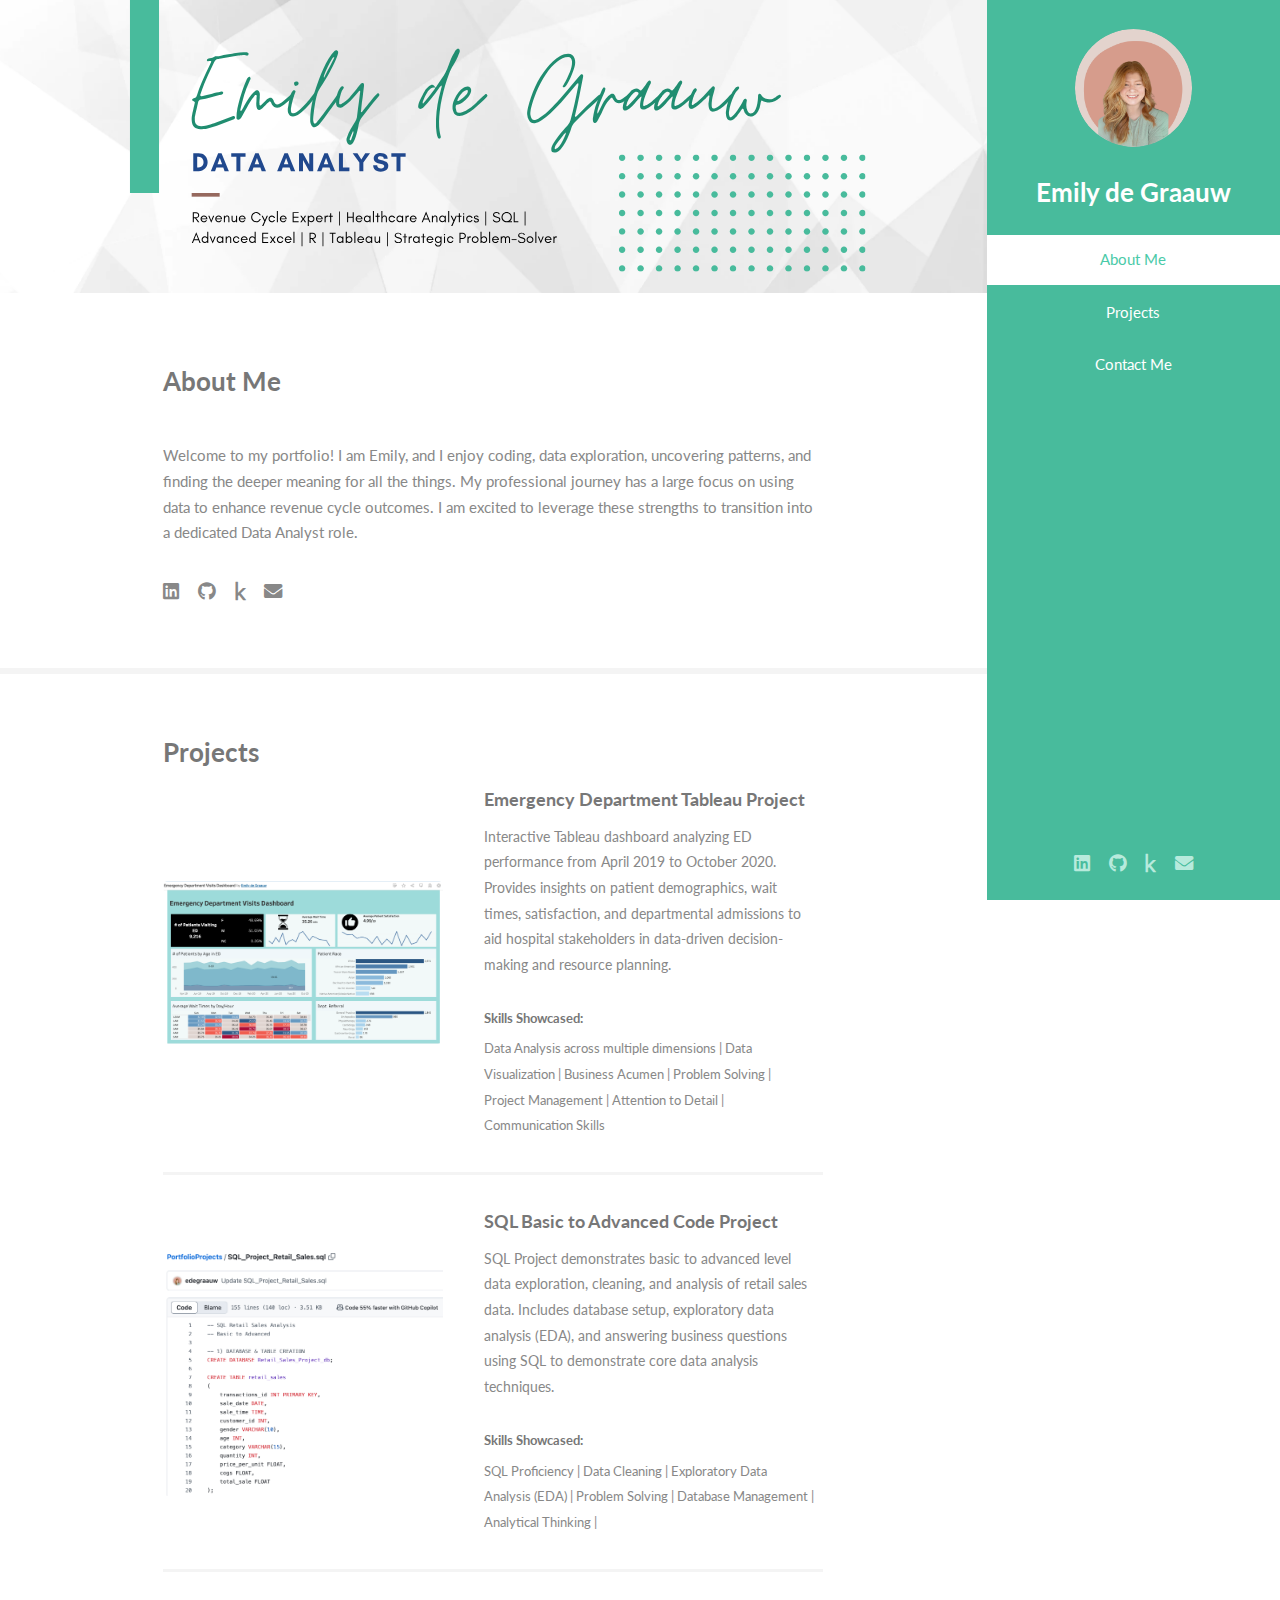
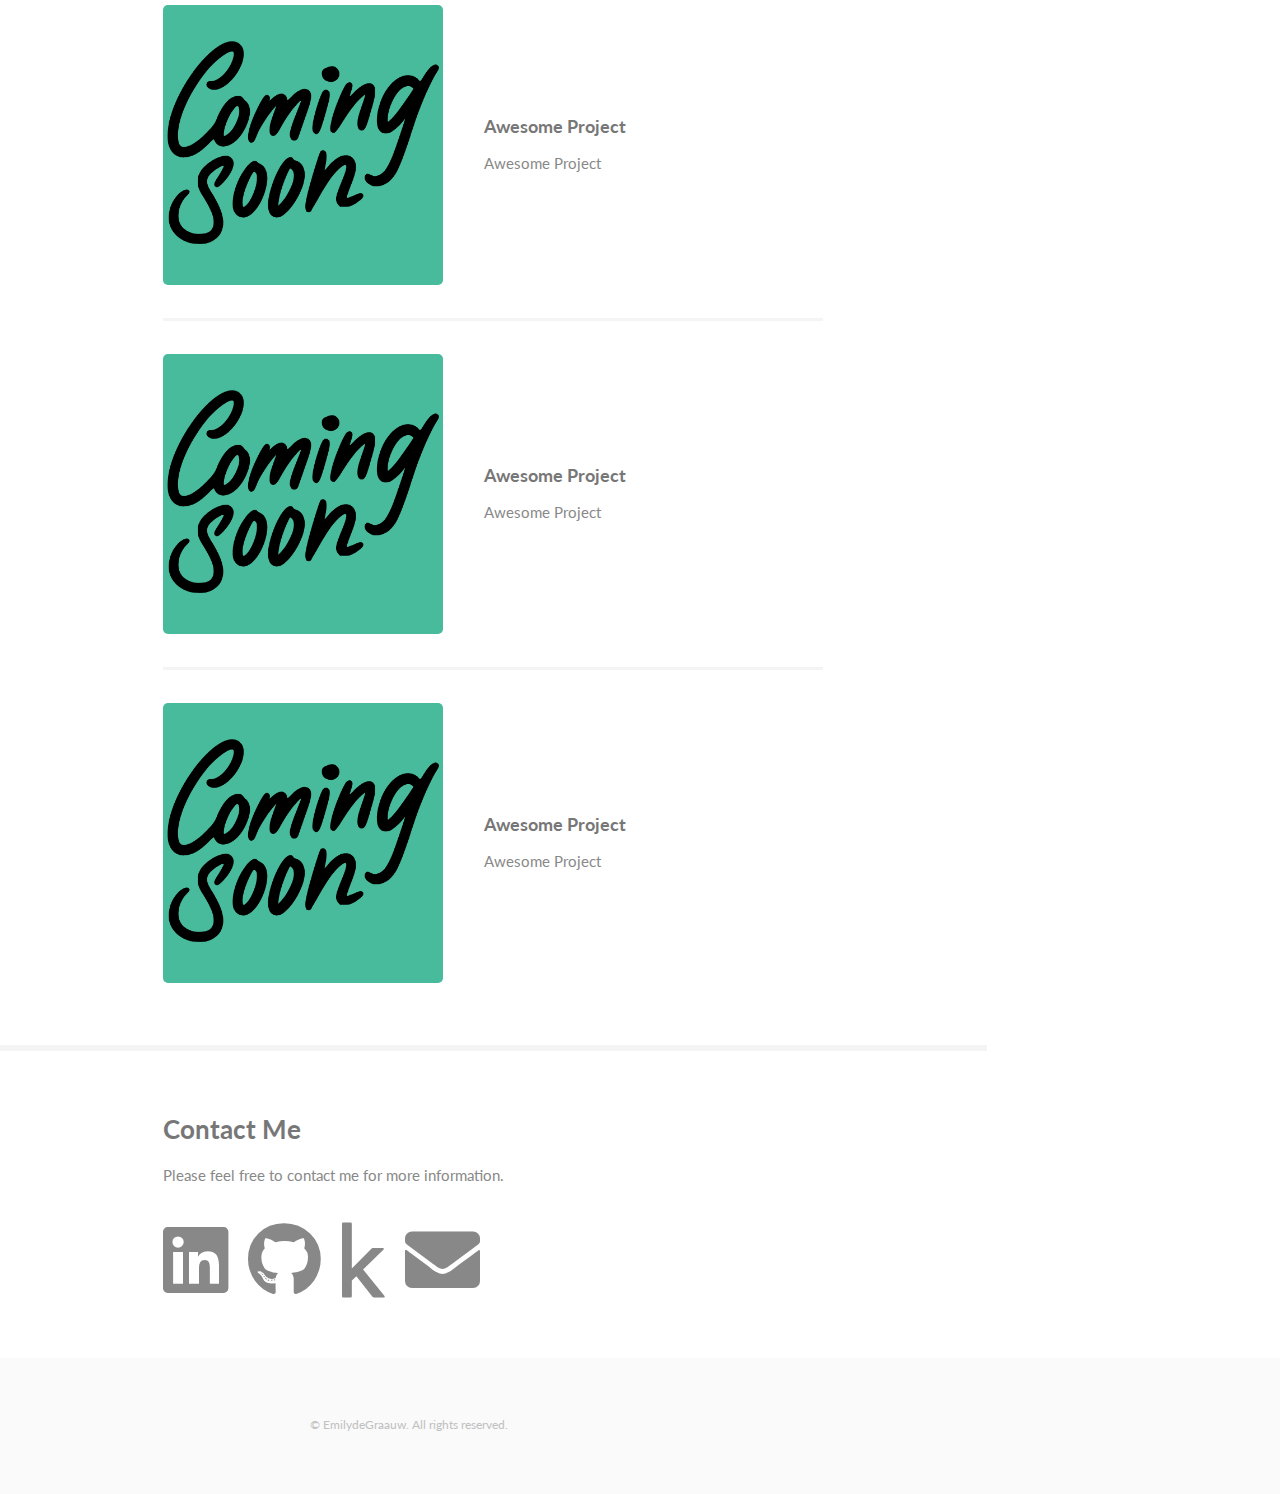
==== index.html @ 97975cfd "Add files via upload" ====
<!DOCTYPE HTML>

<html>
	<head>
		<title>Emily de Graauw Portfolio</title>
		<meta charset="utf-8" />
		<meta name="viewport" content="width=device-width, initial-scale=1, user-scalable=no" />
		<link rel="stylesheet" href="assets/css/main.css" />
	</head>
	<body class="is-preload">

		<!-- Header -->
			<section id="header">
				<header>
					<span class="image avatar"><img src="images/avatar.jpg" alt="" /></span>
					<h1 id="logo"><a href="#">Emily de Graauw</a></h1>
				</header>
				<nav id="nav">
					<ul>
						<li><a href="#one" class="active">About Me</a></li>
						<li><a href="#two">Projects</a></li>
						<li><a href="#three">Contact Me</a></li>
					</ul>
				</nav>
				<!-- Added additional code outside of template to ensure links opened in a new window (code added target="_blank")-->
				<p>
				<footer>
					<ul class="icons">
						<li><a href="https://www.linkedin.com/in/emily128/" target="_blank" class="icon brands fa-linkedin"><span class="label">LinkedIn</span></a></li>
						<li><a href="https://github.com/edegraauw" target="_blank" class="icon brands fa-github"><span class="label">Github</span></a></li>
						<li><a href="https://www.kaggle.com/emilydegraauw" target="_blank" class="icon brands fa-kaggle"><span class="label">Github</span></a></li>
						<li><a href="mailto:emailymaidegraauw@gmail.com?subject=Let's Schedule a Time to Chat" class="icon solid fa-envelope"><span class="label">Email</span></a></li>
					</ul>
				</footer>
			</section>

		<!-- Wrapper -->
			<div id="wrapper">

				<!-- Main -->
					<div id="main">

						<!-- One -->
							<section id="one">
								<div class="image main" data-position="center">
									<img src="images/banner.svg" alt="" />
								</div>
								<div class="container">
									<header class="major">
										<h2></h2>
										<p>About Me
									</header>
									<p>Welcome to my portfolio! I am Emily, and I enjoy coding, data exploration, uncovering patterns, and finding the deeper meaning for all the things. My professional journey has a large focus on using data to enhance revenue cycle outcomes. I am excited to leverage these strengths to transition into a dedicated Data Analyst role.
								<br>
								<ul class="icons">
									<li><a href="https://www.linkedin.com/in/emily128/" target="_blank" class="icon brands fa-linkedin"><span class="label">LinkedIn</span></a></li>
									<li><a href="https://github.com/edegraauw" target="_blank" class="icon brands fa-github"><span class="label">Github</span></a></li>
									<li><a href="https://www.kaggle.com/emilydegraauw" target="_blank" class="icon brands fa-kaggle"><span class="label">Kaggle</span></a></li>
									<li><a href="mailto:emailymaidegraauw@gmail.com?subject=Let's Schedule a Time to Chat" class="icon solid fa-envelope"><span class="label">Email</span></a></li>
								</ul>
							</section>

						<!-- Three -->
							<section id="two">
								<div class="container">
									<h3>Projects</h3>
									<div class="features">
										<article>
											<a href="EmergencydeptProject.html" class="image"><img src="images/Emergencydashboard.png" alt="" /></a>
											<div class="inner">
												<a href="EmergencydeptProject.html"><h4>Emergency Department Tableau Project</h4></a>
												<p style="font-size:14px">Interactive Tableau dashboard analyzing ED performance from April 2019 to October 2020. Provides insights on patient demographics, wait times, satisfaction, and departmental admissions to aid hospital stakeholders in data-driven decision-making and resource planning.</p>
												<h5>Skills Showcased:</h5><p style="font-size:13px">Data Analysis across multiple dimensions | Data Visualization | Business Acumen | Problem Solving | Project Management | Attention to Detail | Communication Skills </p>
											</div>
										</article>
										<article>
											<a href="SQL_basadv_Project.html" class="image"><img src="images/SQL_Project.png" alt="" /></a>
											<div class="inner">
												<a href="SQL_basadv_Project.html""><h4>SQL Basic to Advanced Code Project</h4></a>
												<p style="font-size:14px">SQL Project demonstrates basic to advanced level data exploration, cleaning, and analysis of retail sales data. Includes database setup, exploratory data analysis (EDA), and answering business questions using SQL to demonstrate core data analysis techniques.</p>
												<h5>Skills Showcased:</h5><p style="font-size:13px">SQL Proficiency | Data Cleaning | Exploratory Data Analysis (EDA) | Problem Solving | Database Management | Analytical Thinking |</p>
											</div>
										</article>
										<article>
											<a href="#" class="image"><img src="images/ComingSoon.png" alt="" /></a>
											<div class="inner">
												<h4>Awesome Project</h4>
												<p>Awesome Project</p>
											</div>
										</article>
										<article>
											<a href="#" class="image"><img src="images/ComingSoon.png" alt="" /></a>
											<div class="inner">
												<h4>Awesome Project</h4>
												<p>Awesome Project</p>
											</div>
										</article>
										<article>
											<a href="#" class="image"><img src="images/ComingSoon.png" alt="" /></a>
											<div class="inner">
												<h4>Awesome Project </h4>
												<p>Awesome Project</p>
											</div>
										</article>
									</div>
								</div>
							</section>

						<!-- Four -->
							<section id="three">
								<div class="container">
						<!-- added code to increase icon size outside of the original code-->
									<h3>Contact Me</h3>
									<p>Please feel free to contact me for more information.</p>
									<ul class="icons">
										<br>
										<li><a href="https://www.linkedin.com/in/emily128/" target="_blank" class="icon brands fa-linkedin" style="font-size:60px"><span class="label">LinkedIn</span></a></li>
										<li><a href="https://github.com/edegraauw" target="_blank" class="icon brands fa-github" style="font-size:60px"><span class="label">Github</span></a></li>
										<li><a href="https://www.kaggle.com/emilydegraauw" target="_blank" class="icon brands fa-kaggle" style="font-size:60px"><span class="label">Github</span></a></li>
										<li><a href="mailto:emailymaidegraauw@gmail.com?subject=Let's Schedule a Time to Chat" class="icon solid fa-envelope" style="font-size:60px"><span class="label">Email</span></a></li>
									</ul>
											</div>
										</div>
									</form>
								</div>
							</section>

					</div>

				<!-- Footer -->
					<section id="footer">
						<div class="container">
							<ul class="copyright">
								<li>&copy; EmilydeGraauw. All rights reserved.</li>
							</ul>
						</div>
					</section>

			</div>

		<!-- Scripts -->
			<script src="assets/js/jquery.min.js"></script>
			<script src="assets/js/jquery.scrollex.min.js"></script>
			<script src="assets/js/jquery.scrolly.min.js"></script>
			<script src="assets/js/browser.min.js"></script>
			<script src="assets/js/breakpoints.min.js"></script>
			<script src="assets/js/util.js"></script>
			<script src="assets/js/main.js"></script>

	</body>
</html>
---- assets/css/main.css ----
@import url("fontawesome-all.min.css");
@import url("https://fonts.googleapis.com/css?family=Lato:400,400italic,700,700italic|Source+Code+Pro:400");

/*
	Read Only by HTML5 UP
	html5up.net | @ajlkn
	Free for personal and commercial use under the CCA 3.0 license (html5up.net/license)
*/

html, body, div, span, applet, object,
iframe, h1, h2, h3, h4, h5, h6, p, blockquote,
pre, a, abbr, acronym, address, big, cite,
code, del, dfn, em, img, ins, kbd, q, s, samp,
small, strike, strong, sub, sup, tt, var, b,
u, i, center, dl, dt, dd, ol, ul, li, fieldset,
form, label, legend, table, caption, tbody,
tfoot, thead, tr, th, td, article, aside,
canvas, details, embed, figure, figcaption,
footer, header, hgroup, menu, nav, output, ruby,
section, summary, time, mark, audio, video {
	margin: 0;
	padding: 0;
	border: 0;
	font-size: 100%;
	font: inherit;
	vertical-align: baseline;}

article, aside, details, figcaption, figure,
footer, header, hgroup, menu, nav, section {
	display: block;}

body {
	line-height: 1;
}

ol, ul {
	list-style: none;
}

blockquote, q {
	quotes: none;
}

	blockquote:before, blockquote:after, q:before, q:after {
		content: '';
		content: none;
	}

table {
	border-collapse: collapse;
	border-spacing: 0;
}

body {
	-webkit-text-size-adjust: none;
}

mark {
	background-color: transparent;
	color: inherit;
}

input::-moz-focus-inner {
	border: 0;
	padding: 0;
}

input, select, textarea {
	-moz-appearance: none;
	-webkit-appearance: none;
	-ms-appearance: none;
	appearance: none;
}

/* Basic */

	html {
		box-sizing: border-box;
	}

	*, *:before, *:after {
		box-sizing: inherit;
	}

	body {
		background: #fff;
	}

		body.is-preload *, body.is-preload *:before, body.is-preload *:after {
			-moz-animation: none !important;
			-webkit-animation: none !important;
			-ms-animation: none !important;
			animation: none !important;
			-moz-transition: none !important;
			-webkit-transition: none !important;
			-ms-transition: none !important;
			transition: none !important;
		}

	body, input, select, textarea {
		color: #888;
		font-family: "Lato", sans-serif;
		font-size: 16pt;
		font-weight: 400;
		line-height: 1.75em;
	}

	a {
		-moz-transition: color 0.2s ease-in-out, border-color 0.2s ease-in-out;
		-webkit-transition: color 0.2s ease-in-out, border-color 0.2s ease-in-out;
		-ms-transition: color 0.2s ease-in-out, border-color 0.2s ease-in-out;
		transition: color 0.2s ease-in-out, border-color 0.2s ease-in-out;
		border-bottom: solid 1px #e4e4e4;
		color: inherit;
		text-decoration: none;
	}

		a:hover {
			border-bottom-color: transparent;
			color: #48bb9c !important;
		}

	strong, b {
		color: #777;
		font-weight: 700;
	}

	em, i {
		font-style: italic;
	}

	p {
		margin: 0 0 2.25em 0;
	}

	h1, h2, h3, h4, h5, h6 {
		color: #777;
		font-weight: 700;
		line-height: 1em;
		margin: 0 0 0.5625em 0;
	}

		h1 a, h2 a, h3 a, h4 a, h5 a, h6 a {
			border: 0;
			color: inherit;
			text-decoration: none;
		}

	h2 {
		font-size: 2em;
		line-height: 1.5em;
	}

	h3 {
		font-size: 1.75em;
		line-height: 1.5em;
	}

	h4 {
		font-size: 1.25em;
		line-height: 1.5em;
	}

	h5 {
		font-size: 0.9em;
		line-height: 1.5em;
	}

	h6 {
		font-size: 0.7em;
		line-height: 1.5em;
	}

	sub {
		font-size: 0.8em;
		position: relative;
		top: 0.5em;
	}

	sup {
		font-size: 0.8em;
		position: relative;
		top: -0.5em;
	}

	hr {
		border: 0;
		border-bottom: solid 2px #f4f4f4;
		margin: 2.25em 0;
	}

		hr.major {
			margin: 3.375em 0;
		}

	blockquote {
		border-left: solid 8px #e4e4e4;
		font-style: italic;
		margin: 0 0 2.25em 0;
		padding: 0.5em 0 0.5em 2em;
	}

	code {
		background: #555;
		border-radius: 5px;
		color: #fff;
		font-family: "Source Code Pro", monospace;
		font-size: 0.9em;
		margin: 0 0.25em;
		padding: 0.25em 0.65em;
	}

	pre {
		font-family: "Source Code Pro", monospace;
		font-size: 0.9em;
		margin: 0 0 2.25em 0;
	}

		pre code {
			-webkit-overflow-scrolling: touch;
			display: block;
			line-height: 1.5em;
			overflow-x: auto;
			padding: 1em 1.5em;
		}

	.align-left {
		text-align: left;
	}

	.align-center {
		text-align: center;
	}

	.align-right {
		text-align: right;
	}

/* Row */

	.row {
		display: flex;
		flex-wrap: wrap;
		box-sizing: border-box;
		align-items: stretch;
	}

		.row > * {
			box-sizing: border-box;
		}

		.row.gtr-uniform > * > :last-child {
			margin-bottom: 0;
		}

		.row.aln-left {
			justify-content: flex-start;
		}

		.row.aln-center {
			justify-content: center;
		}

		.row.aln-right {
			justify-content: flex-end;
		}

		.row.aln-top {
			align-items: flex-start;
		}

		.row.aln-middle {
			align-items: center;
		}

		.row.aln-bottom {
			align-items: flex-end;
		}

		.row > .imp {
			order: -1;
		}

		.row > .col-1 {
			width: 8.33333%;
		}

		.row > .off-1 {
			margin-left: 8.33333%;
		}

		.row > .col-2 {
			width: 16.66667%;
		}

		.row > .off-2 {
			margin-left: 16.66667%;
		}

		.row > .col-3 {
			width: 25%;
		}

		.row > .off-3 {
			margin-left: 25%;
		}

		.row > .col-4 {
			width: 33.33333%;
		}

		.row > .off-4 {
			margin-left: 33.33333%;
		}

		.row > .col-5 {
			width: 41.66667%;
		}

		.row > .off-5 {
			margin-left: 41.66667%;
		}

		.row > .col-6 {
			width: 50%;
		}

		.row > .off-6 {
			margin-left: 50%;
		}

		.row > .col-7 {
			width: 58.33333%;
		}

		.row > .off-7 {
			margin-left: 58.33333%;
		}

		.row > .col-8 {
			width: 66.66667%;
		}

		.row > .off-8 {
			margin-left: 66.66667%;
		}

		.row > .col-9 {
			width: 75%;
		}

		.row > .off-9 {
			margin-left: 75%;
		}

		.row > .col-10 {
			width: 83.33333%;
		}

		.row > .off-10 {
			margin-left: 83.33333%;
		}

		.row > .col-11 {
			width: 91.66667%;
		}

		.row > .off-11 {
			margin-left: 91.66667%;
		}

		.row > .col-12 {
			width: 100%;
		}

		.row > .off-12 {
			margin-left: 100%;
		}

		.row.gtr-0 {
			margin-top: 0;
			margin-left: 0em;
		}

			.row.gtr-0 > * {
				padding: 0 0 0 0em;
			}

			.row.gtr-0.gtr-uniform {
				margin-top: 0em;
			}

				.row.gtr-0.gtr-uniform > * {
					padding-top: 0em;
				}

		.row.gtr-25 {
			margin-top: 0;
			margin-left: -0.5em;
		}

			.row.gtr-25 > * {
				padding: 0 0 0 0.5em;
			}

			.row.gtr-25.gtr-uniform {
				margin-top: -0.5em;
			}

				.row.gtr-25.gtr-uniform > * {
					padding-top: 0.5em;
				}

		.row.gtr-50 {
			margin-top: 0;
			margin-left: -1em;
		}

			.row.gtr-50 > * {
				padding: 0 0 0 1em;
			}

			.row.gtr-50.gtr-uniform {
				margin-top: -1em;
			}

				.row.gtr-50.gtr-uniform > * {
					padding-top: 1em;
				}

		.row {
			margin-top: 0;
			margin-left: -2em;
		}

			.row > * {
				padding: 0 0 0 2em;
			}

			.row.gtr-uniform {
				margin-top: -2em;
			}

				.row.gtr-uniform > * {
					padding-top: 2em;
				}

		.row.gtr-150 {
			margin-top: 0;
			margin-left: -3em;
		}

			.row.gtr-150 > * {
				padding: 0 0 0 3em;
			}

			.row.gtr-150.gtr-uniform {
				margin-top: -3em;
			}

				.row.gtr-150.gtr-uniform > * {
					padding-top: 3em;
				}

		.row.gtr-200 {
			margin-top: 0;
			margin-left: -4em;
		}

			.row.gtr-200 > * {
				padding: 0 0 0 4em;
			}

			.row.gtr-200.gtr-uniform {
				margin-top: -4em;
			}

				.row.gtr-200.gtr-uniform > * {
					padding-top: 4em;
				}

		@media screen and (max-width: 1680px) {

			.row {
				display: flex;
				flex-wrap: wrap;
				box-sizing: border-box;
				align-items: stretch;
			}

				.row > * {
					box-sizing: border-box;
				}

				.row.gtr-uniform > * > :last-child {
					margin-bottom: 0;
				}

				.row.aln-left {
					justify-content: flex-start;
				}

				.row.aln-center {
					justify-content: center;
				}

				.row.aln-right {
					justify-content: flex-end;
				}

				.row.aln-top {
					align-items: flex-start;
				}

				.row.aln-middle {
					align-items: center;
				}

				.row.aln-bottom {
					align-items: flex-end;
				}

				.row > .imp-xlarge {
					order: -1;
				}

				.row > .col-1-xlarge {
					width: 8.33333%;
				}

				.row > .off-1-xlarge {
					margin-left: 8.33333%;
				}

				.row > .col-2-xlarge {
					width: 16.66667%;
				}

				.row > .off-2-xlarge {
					margin-left: 16.66667%;
				}

				.row > .col-3-xlarge {
					width: 25%;
				}

				.row > .off-3-xlarge {
					margin-left: 25%;
				}

				.row > .col-4-xlarge {
					width: 33.33333%;
				}

				.row > .off-4-xlarge {
					margin-left: 33.33333%;
				}

				.row > .col-5-xlarge {
					width: 41.66667%;
				}

				.row > .off-5-xlarge {
					margin-left: 41.66667%;
				}

				.row > .col-6-xlarge {
					width: 50%;
				}

				.row > .off-6-xlarge {
					margin-left: 50%;
				}

				.row > .col-7-xlarge {
					width: 58.33333%;
				}

				.row > .off-7-xlarge {
					margin-left: 58.33333%;
				}

				.row > .col-8-xlarge {
					width: 66.66667%;
				}

				.row > .off-8-xlarge {
					margin-left: 66.66667%;
				}

				.row > .col-9-xlarge {
					width: 75%;
				}

				.row > .off-9-xlarge {
					margin-left: 75%;
				}

				.row > .col-10-xlarge {
					width: 83.33333%;
				}

				.row > .off-10-xlarge {
					margin-left: 83.33333%;
				}

				.row > .col-11-xlarge {
					width: 91.66667%;
				}

				.row > .off-11-xlarge {
					margin-left: 91.66667%;
				}

				.row > .col-12-xlarge {
					width: 100%;
				}

				.row > .off-12-xlarge {
					margin-left: 100%;
				}

				.row.gtr-0 {
					margin-top: 0;
					margin-left: 0em;
				}

					.row.gtr-0 > * {
						padding: 0 0 0 0em;
					}

					.row.gtr-0.gtr-uniform {
						margin-top: 0em;
					}

						.row.gtr-0.gtr-uniform > * {
							padding-top: 0em;
						}

				.row.gtr-25 {
					margin-top: 0;
					margin-left: -0.5em;
				}

					.row.gtr-25 > * {
						padding: 0 0 0 0.5em;
					}

					.row.gtr-25.gtr-uniform {
						margin-top: -0.5em;
					}

						.row.gtr-25.gtr-uniform > * {
							padding-top: 0.5em;
						}

				.row.gtr-50 {
					margin-top: 0;
					margin-left: -1em;
				}

					.row.gtr-50 > * {
						padding: 0 0 0 1em;
					}

					.row.gtr-50.gtr-uniform {
						margin-top: -1em;
					}

						.row.gtr-50.gtr-uniform > * {
							padding-top: 1em;
						}

				.row {
					margin-top: 0;
					margin-left: -2em;
				}

					.row > * {
						padding: 0 0 0 2em;
					}

					.row.gtr-uniform {
						margin-top: -2em;
					}

						.row.gtr-uniform > * {
							padding-top: 2em;
						}

				.row.gtr-150 {
					margin-top: 0;
					margin-left: -3em;
				}

					.row.gtr-150 > * {
						padding: 0 0 0 3em;
					}

					.row.gtr-150.gtr-uniform {
						margin-top: -3em;
					}

						.row.gtr-150.gtr-uniform > * {
							padding-top: 3em;
						}

				.row.gtr-200 {
					margin-top: 0;
					margin-left: -4em;
				}

					.row.gtr-200 > * {
						padding: 0 0 0 4em;
					}

					.row.gtr-200.gtr-uniform {
						margin-top: -4em;
					}

						.row.gtr-200.gtr-uniform > * {
							padding-top: 4em;
						}

		}

		@media screen and (max-width: 1280px) {

			.row {
				display: flex;
				flex-wrap: wrap;
				box-sizing: border-box;
				align-items: stretch;
			}

				.row > * {
					box-sizing: border-box;
				}

				.row.gtr-uniform > * > :last-child {
					margin-bottom: 0;
				}

				.row.aln-left {
					justify-content: flex-start;
				}

				.row.aln-center {
					justify-content: center;
				}

				.row.aln-right {
					justify-content: flex-end;
				}

				.row.aln-top {
					align-items: flex-start;
				}

				.row.aln-middle {
					align-items: center;
				}

				.row.aln-bottom {
					align-items: flex-end;
				}

				.row > .imp-large {
					order: -1;
				}

				.row > .col-1-large {
					width: 8.33333%;
				}

				.row > .off-1-large {
					margin-left: 8.33333%;
				}

				.row > .col-2-large {
					width: 16.66667%;
				}

				.row > .off-2-large {
					margin-left: 16.66667%;
				}

				.row > .col-3-large {
					width: 25%;
				}

				.row > .off-3-large {
					margin-left: 25%;
				}

				.row > .col-4-large {
					width: 33.33333%;
				}

				.row > .off-4-large {
					margin-left: 33.33333%;
				}

				.row > .col-5-large {
					width: 41.66667%;
				}

				.row > .off-5-large {
					margin-left: 41.66667%;
				}

				.row > .col-6-large {
					width: 50%;
				}

				.row > .off-6-large {
					margin-left: 50%;
				}

				.row > .col-7-large {
					width: 58.33333%;
				}

				.row > .off-7-large {
					margin-left: 58.33333%;
				}

				.row > .col-8-large {
					width: 66.66667%;
				}

				.row > .off-8-large {
					margin-left: 66.66667%;
				}

				.row > .col-9-large {
					width: 75%;
				}

				.row > .off-9-large {
					margin-left: 75%;
				}

				.row > .col-10-large {
					width: 83.33333%;
				}

				.row > .off-10-large {
					margin-left: 83.33333%;
				}

				.row > .col-11-large {
					width: 91.66667%;
				}

				.row > .off-11-large {
					margin-left: 91.66667%;
				}

				.row > .col-12-large {
					width: 100%;
				}

				.row > .off-12-large {
					margin-left: 100%;
				}

				.row.gtr-0 {
					margin-top: 0;
					margin-left: 0em;
				}

					.row.gtr-0 > * {
						padding: 0 0 0 0em;
					}

					.row.gtr-0.gtr-uniform {
						margin-top: 0em;
					}

						.row.gtr-0.gtr-uniform > * {
							padding-top: 0em;
						}

				.row.gtr-25 {
					margin-top: 0;
					margin-left: -0.375em;
				}

					.row.gtr-25 > * {
						padding: 0 0 0 0.375em;
					}

					.row.gtr-25.gtr-uniform {
						margin-top: -0.375em;
					}

						.row.gtr-25.gtr-uniform > * {
							padding-top: 0.375em;
						}

				.row.gtr-50 {
					margin-top: 0;
					margin-left: -0.75em;
				}

					.row.gtr-50 > * {
						padding: 0 0 0 0.75em;
					}

					.row.gtr-50.gtr-uniform {
						margin-top: -0.75em;
					}

						.row.gtr-50.gtr-uniform > * {
							padding-top: 0.75em;
						}

				.row {
					margin-top: 0;
					margin-left: -1.5em;
				}

					.row > * {
						padding: 0 0 0 1.5em;
					}

					.row.gtr-uniform {
						margin-top: -1.5em;
					}

						.row.gtr-uniform > * {
							padding-top: 1.5em;
						}

				.row.gtr-150 {
					margin-top: 0;
					margin-left: -2.25em;
				}

					.row.gtr-150 > * {
						padding: 0 0 0 2.25em;
					}

					.row.gtr-150.gtr-uniform {
						margin-top: -2.25em;
					}

						.row.gtr-150.gtr-uniform > * {
							padding-top: 2.25em;
						}

				.row.gtr-200 {
					margin-top: 0;
					margin-left: -3em;
				}

					.row.gtr-200 > * {
						padding: 0 0 0 3em;
					}

					.row.gtr-200.gtr-uniform {
						margin-top: -3em;
					}

						.row.gtr-200.gtr-uniform > * {
							padding-top: 3em;
						}

		}

		@media screen and (max-width: 1024px) {

			.row {
				display: flex;
				flex-wrap: wrap;
				box-sizing: border-box;
				align-items: stretch;
			}

				.row > * {
					box-sizing: border-box;
				}

				.row.gtr-uniform > * > :last-child {
					margin-bottom: 0;
				}

				.row.aln-left {
					justify-content: flex-start;
				}

				.row.aln-center {
					justify-content: center;
				}

				.row.aln-right {
					justify-content: flex-end;
				}

				.row.aln-top {
					align-items: flex-start;
				}

				.row.aln-middle {
					align-items: center;
				}

				.row.aln-bottom {
					align-items: flex-end;
				}

				.row > .imp-medium {
					order: -1;
				}

				.row > .col-1-medium {
					width: 8.33333%;
				}

				.row > .off-1-medium {
					margin-left: 8.33333%;
				}

				.row > .col-2-medium {
					width: 16.66667%;
				}

				.row > .off-2-medium {
					margin-left: 16.66667%;
				}

				.row > .col-3-medium {
					width: 25%;
				}

				.row > .off-3-medium {
					margin-left: 25%;
				}

				.row > .col-4-medium {
					width: 33.33333%;
				}

				.row > .off-4-medium {
					margin-left: 33.33333%;
				}

				.row > .col-5-medium {
					width: 41.66667%;
				}

				.row > .off-5-medium {
					margin-left: 41.66667%;
				}

				.row > .col-6-medium {
					width: 50%;
				}

				.row > .off-6-medium {
					margin-left: 50%;
				}

				.row > .col-7-medium {
					width: 58.33333%;
				}

				.row > .off-7-medium {
					margin-left: 58.33333%;
				}

				.row > .col-8-medium {
					width: 66.66667%;
				}

				.row > .off-8-medium {
					margin-left: 66.66667%;
				}

				.row > .col-9-medium {
					width: 75%;
				}

				.row > .off-9-medium {
					margin-left: 75%;
				}

				.row > .col-10-medium {
					width: 83.33333%;
				}

				.row > .off-10-medium {
					margin-left: 83.33333%;
				}

				.row > .col-11-medium {
					width: 91.66667%;
				}

				.row > .off-11-medium {
					margin-left: 91.66667%;
				}

				.row > .col-12-medium {
					width: 100%;
				}

				.row > .off-12-medium {
					margin-left: 100%;
				}

				.row.gtr-0 {
					margin-top: 0;
					margin-left: 0em;
				}

					.row.gtr-0 > * {
						padding: 0 0 0 0em;
					}

					.row.gtr-0.gtr-uniform {
						margin-top: 0em;
					}

						.row.gtr-0.gtr-uniform > * {
							padding-top: 0em;
						}

				.row.gtr-25 {
					margin-top: 0;
					margin-left: -0.375em;
				}

					.row.gtr-25 > * {
						padding: 0 0 0 0.375em;
					}

					.row.gtr-25.gtr-uniform {
						margin-top: -0.375em;
					}

						.row.gtr-25.gtr-uniform > * {
							padding-top: 0.375em;
						}

				.row.gtr-50 {
					margin-top: 0;
					margin-left: -0.75em;
				}

					.row.gtr-50 > * {
						padding: 0 0 0 0.75em;
					}

					.row.gtr-50.gtr-uniform {
						margin-top: -0.75em;
					}

						.row.gtr-50.gtr-uniform > * {
							padding-top: 0.75em;
						}

				.row {
					margin-top: 0;
					margin-left: -1.5em;
				}

					.row > * {
						padding: 0 0 0 1.5em;
					}

					.row.gtr-uniform {
						margin-top: -1.5em;
					}

						.row.gtr-uniform > * {
							padding-top: 1.5em;
						}

				.row.gtr-150 {
					margin-top: 0;
					margin-left: -2.25em;
				}

					.row.gtr-150 > * {
						padding: 0 0 0 2.25em;
					}

					.row.gtr-150.gtr-uniform {
						margin-top: -2.25em;
					}

						.row.gtr-150.gtr-uniform > * {
							padding-top: 2.25em;
						}

				.row.gtr-200 {
					margin-top: 0;
					margin-left: -3em;
				}

					.row.gtr-200 > * {
						padding: 0 0 0 3em;
					}

					.row.gtr-200.gtr-uniform {
						margin-top: -3em;
					}

						.row.gtr-200.gtr-uniform > * {
							padding-top: 3em;
						}

		}

		@media screen and (max-width: 736px) {

			.row {
				display: flex;
				flex-wrap: wrap;
				box-sizing: border-box;
				align-items: stretch;
			}

				.row > * {
					box-sizing: border-box;
				}

				.row.gtr-uniform > * > :last-child {
					margin-bottom: 0;
				}

				.row.aln-left {
					justify-content: flex-start;
				}

				.row.aln-center {
					justify-content: center;
				}

				.row.aln-right {
					justify-content: flex-end;
				}

				.row.aln-top {
					align-items: flex-start;
				}

				.row.aln-middle {
					align-items: center;
				}

				.row.aln-bottom {
					align-items: flex-end;
				}

				.row > .imp-small {
					order: -1;
				}

				.row > .col-1-small {
					width: 8.33333%;
				}

				.row > .off-1-small {
					margin-left: 8.33333%;
				}

				.row > .col-2-small {
					width: 16.66667%;
				}

				.row > .off-2-small {
					margin-left: 16.66667%;
				}

				.row > .col-3-small {
					width: 25%;
				}

				.row > .off-3-small {
					margin-left: 25%;
				}

				.row > .col-4-small {
					width: 33.33333%;
				}

				.row > .off-4-small {
					margin-left: 33.33333%;
				}

				.row > .col-5-small {
					width: 41.66667%;
				}

				.row > .off-5-small {
					margin-left: 41.66667%;
				}

				.row > .col-6-small {
					width: 50%;
				}

				.row > .off-6-small {
					margin-left: 50%;
				}

				.row > .col-7-small {
					width: 58.33333%;
				}

				.row > .off-7-small {
					margin-left: 58.33333%;
				}

				.row > .col-8-small {
					width: 66.66667%;
				}

				.row > .off-8-small {
					margin-left: 66.66667%;
				}

				.row > .col-9-small {
					width: 75%;
				}

				.row > .off-9-small {
					margin-left: 75%;
				}

				.row > .col-10-small {
					width: 83.33333%;
				}

				.row > .off-10-small {
					margin-left: 83.33333%;
				}

				.row > .col-11-small {
					width: 91.66667%;
				}

				.row > .off-11-small {
					margin-left: 91.66667%;
				}

				.row > .col-12-small {
					width: 100%;
				}

				.row > .off-12-small {
					margin-left: 100%;
				}

				.row.gtr-0 {
					margin-top: 0;
					margin-left: 0em;
				}

					.row.gtr-0 > * {
						padding: 0 0 0 0em;
					}

					.row.gtr-0.gtr-uniform {
						margin-top: 0em;
					}

						.row.gtr-0.gtr-uniform > * {
							padding-top: 0em;
						}

				.row.gtr-25 {
					margin-top: 0;
					margin-left: -0.3125em;
				}

					.row.gtr-25 > * {
						padding: 0 0 0 0.3125em;
					}

					.row.gtr-25.gtr-uniform {
						margin-top: -0.3125em;
					}

						.row.gtr-25.gtr-uniform > * {
							padding-top: 0.3125em;
						}

				.row.gtr-50 {
					margin-top: 0;
					margin-left: -0.625em;
				}

					.row.gtr-50 > * {
						padding: 0 0 0 0.625em;
					}

					.row.gtr-50.gtr-uniform {
						margin-top: -0.625em;
					}

						.row.gtr-50.gtr-uniform > * {
							padding-top: 0.625em;
						}

				.row {
					margin-top: 0;
					margin-left: -1.25em;
				}

					.row > * {
						padding: 0 0 0 1.25em;
					}

					.row.gtr-uniform {
						margin-top: -1.25em;
					}

						.row.gtr-uniform > * {
							padding-top: 1.25em;
						}

				.row.gtr-150 {
					margin-top: 0;
					margin-left: -1.875em;
				}

					.row.gtr-150 > * {
						padding: 0 0 0 1.875em;
					}

					.row.gtr-150.gtr-uniform {
						margin-top: -1.875em;
					}

						.row.gtr-150.gtr-uniform > * {
							padding-top: 1.875em;
						}

				.row.gtr-200 {
					margin-top: 0;
					margin-left: -2.5em;
				}

					.row.gtr-200 > * {
						padding: 0 0 0 2.5em;
					}

					.row.gtr-200.gtr-uniform {
						margin-top: -2.5em;
					}

						.row.gtr-200.gtr-uniform > * {
							padding-top: 2.5em;
						}

		}

		@media screen and (max-width: 480px) {

			.row {
				display: flex;
				flex-wrap: wrap;
				box-sizing: border-box;
				align-items: stretch;
			}

				.row > * {
					box-sizing: border-box;
				}

				.row.gtr-uniform > * > :last-child {
					margin-bottom: 0;
				}

				.row.aln-left {
					justify-content: flex-start;
				}

				.row.aln-center {
					justify-content: center;
				}

				.row.aln-right {
					justify-content: flex-end;
				}

				.row.aln-top {
					align-items: flex-start;
				}

				.row.aln-middle {
					align-items: center;
				}

				.row.aln-bottom {
					align-items: flex-end;
				}

				.row > .imp-xsmall {
					order: -1;
				}

				.row > .col-1-xsmall {
					width: 8.33333%;
				}

				.row > .off-1-xsmall {
					margin-left: 8.33333%;
				}

				.row > .col-2-xsmall {
					width: 16.66667%;
				}

				.row > .off-2-xsmall {
					margin-left: 16.66667%;
				}

				.row > .col-3-xsmall {
					width: 25%;
				}

				.row > .off-3-xsmall {
					margin-left: 25%;
				}

				.row > .col-4-xsmall {
					width: 33.33333%;
				}

				.row > .off-4-xsmall {
					margin-left: 33.33333%;
				}

				.row > .col-5-xsmall {
					width: 41.66667%;
				}

				.row > .off-5-xsmall {
					margin-left: 41.66667%;
				}

				.row > .col-6-xsmall {
					width: 50%;
				}

				.row > .off-6-xsmall {
					margin-left: 50%;
				}

				.row > .col-7-xsmall {
					width: 58.33333%;
				}

				.row > .off-7-xsmall {
					margin-left: 58.33333%;
				}

				.row > .col-8-xsmall {
					width: 66.66667%;
				}

				.row > .off-8-xsmall {
					margin-left: 66.66667%;
				}

				.row > .col-9-xsmall {
					width: 75%;
				}

				.row > .off-9-xsmall {
					margin-left: 75%;
				}

				.row > .col-10-xsmall {
					width: 83.33333%;
				}

				.row > .off-10-xsmall {
					margin-left: 83.33333%;
				}

				.row > .col-11-xsmall {
					width: 91.66667%;
				}

				.row > .off-11-xsmall {
					margin-left: 91.66667%;
				}

				.row > .col-12-xsmall {
					width: 100%;
				}

				.row > .off-12-xsmall {
					margin-left: 100%;
				}

				.row.gtr-0 {
					margin-top: 0;
					margin-left: 0em;
				}

					.row.gtr-0 > * {
						padding: 0 0 0 0em;
					}

					.row.gtr-0.gtr-uniform {
						margin-top: 0em;
					}

						.row.gtr-0.gtr-uniform > * {
							padding-top: 0em;
						}

				.row.gtr-25 {
					margin-top: 0;
					margin-left: -0.3125em;
				}

					.row.gtr-25 > * {
						padding: 0 0 0 0.3125em;
					}

					.row.gtr-25.gtr-uniform {
						margin-top: -0.3125em;
					}

						.row.gtr-25.gtr-uniform > * {
							padding-top: 0.3125em;
						}

				.row.gtr-50 {
					margin-top: 0;
					margin-left: -0.625em;
				}

					.row.gtr-50 > * {
						padding: 0 0 0 0.625em;
					}

					.row.gtr-50.gtr-uniform {
						margin-top: -0.625em;
					}

						.row.gtr-50.gtr-uniform > * {
							padding-top: 0.625em;
						}

				.row {
					margin-top: 0;
					margin-left: -1.25em;
				}

					.row > * {
						padding: 0 0 0 1.25em;
					}

					.row.gtr-uniform {
						margin-top: -1.25em;
					}

						.row.gtr-uniform > * {
							padding-top: 1.25em;
						}

				.row.gtr-150 {
					margin-top: 0;
					margin-left: -1.875em;
				}

					.row.gtr-150 > * {
						padding: 0 0 0 1.875em;
					}

					.row.gtr-150.gtr-uniform {
						margin-top: -1.875em;
					}

						.row.gtr-150.gtr-uniform > * {
							padding-top: 1.875em;
						}

				.row.gtr-200 {
					margin-top: 0;
					margin-left: -2.5em;
				}

					.row.gtr-200 > * {
						padding: 0 0 0 2.5em;
					}

					.row.gtr-200.gtr-uniform {
						margin-top: -2.5em;
					}

						.row.gtr-200.gtr-uniform > * {
							padding-top: 2.5em;
						}

		}

/* Container */

	.container {
		margin: 0 auto;
		max-width: calc(100% - 4.5em);
		width: 45em;
	}

		.container.xsmall {
			width: 11.25em;
		}

		.container.small {
			width: 22.5em;
		}

		.container.medium {
			width: 33.75em;
		}

		.container.large {
			width: 56.25em;
		}

		.container.xlarge {
			width: 67.5em;
		}

		.container.max {
			width: 100%;
		}

		@media screen and (max-width: 1024px) {

			.container {
				width: 100% !important;
			}

		}

		@media screen and (max-width: 480px) {

			.container {
				max-width: calc(100% - 3.375em);
			}

		}

/* Section/Article */

	section.special, article.special {
		text-align: center;
	}

	header p {
		color: #aaa;
		position: relative;
		margin: 0 0 1.6875em 0;
	}

	header h2 + p {
		font-size: 1.25em;
		margin-top: -0.5em;
		line-height: 1.5em;
	}

	header h3 + p {
		font-size: 1.1em;
		margin-top: -0.35em;
		line-height: 1.5em;
	}

	header h4 + p,
	header h5 + p,
	header h6 + p {
		font-size: 0.9em;
		margin-top: -0.25em;
		line-height: 1.5em;
	}

	header.major h2 {
		color: #4acaa8;
		font-size: 3.5em;
	}

		header.major h2 + p {
			color: #777;
			font-size: 1.75em;
			font-weight: 700;
			margin-top: -0.75em;
		}

/* Form */

	form {
		margin: 0 0 2.25em 0;
	}

	label {
		color: #777;
		display: block;
		font-size: 0.9em;
		font-weight: 700;
		margin: 0 0 1.125em 0;
	}

	input::-moz-focus-inner {
		border: 0;
		padding: 0;
	}

	input[type="text"],
	input[type="password"],
	input[type="email"],
	select,
	textarea {
		-moz-appearance: none;
		-webkit-appearance: none;
		-ms-appearance: none;
		appearance: none;
		border-radius: 5px;
		border: none;
		border: solid 2px #e4e4e4;
		color: inherit;
		display: block;
		outline: 0;
		padding: 0 1em;
		text-decoration: none;
		width: 100%;
	}

		input[type="text"]:invalid,
		input[type="password"]:invalid,
		input[type="email"]:invalid,
		select:invalid,
		textarea:invalid {
			box-shadow: none;
		}

		input[type="text"]:focus,
		input[type="password"]:focus,
		input[type="email"]:focus,
		select:focus,
		textarea:focus {
			border-color: #4acaa8;
		}

	select {
		background-image: url("data:image/svg+xml;charset=utf8,%3Csvg xmlns='http://www.w3.org/2000/svg' width='40' height='40' preserveAspectRatio='none' viewBox='0 0 40 40'%3E%3Cpath d='M9.4,12.3l10.4,10.4l10.4-10.4c0.2-0.2,0.5-0.4,0.9-0.4c0.3,0,0.6,0.1,0.9,0.4l3.3,3.3c0.2,0.2,0.4,0.5,0.4,0.9 c0,0.4-0.1,0.6-0.4,0.9L20.7,31.9c-0.2,0.2-0.5,0.4-0.9,0.4c-0.3,0-0.6-0.1-0.9-0.4L4.3,17.3c-0.2-0.2-0.4-0.5-0.4-0.9 c0-0.4,0.1-0.6,0.4-0.9l3.3-3.3c0.2-0.2,0.5-0.4,0.9-0.4S9.1,12.1,9.4,12.3z' fill='%23e4e4e4' /%3E%3C/svg%3E");
		background-size: 1.25em;
		background-repeat: no-repeat;
		background-position: calc(100% - 1em) center;
		height: 2.75em;
		padding-right: 2.75em;
		text-overflow: ellipsis;
	}

		select option {
			color: #777;
			background: #fff;
		}

		select:focus::-ms-value {
			background-color: transparent;
		}

		select::-ms-expand {
			display: none;
		}

	input[type="text"],
	input[type="password"],
	input[type="email"],
	select {
		height: 2.75em;
	}

	textarea {
		padding: 0.75em 1em;
	}

	input[type="checkbox"],
	input[type="radio"] {
		-moz-appearance: none;
		-webkit-appearance: none;
		-ms-appearance: none;
		appearance: none;
		display: block;
		float: left;
		margin-right: -2em;
		opacity: 0;
		width: 1em;
		z-index: -1;
	}

		input[type="checkbox"] + label,
		input[type="radio"] + label {
			text-decoration: none;
			color: #888;
			cursor: pointer;
			display: inline-block;
			font-size: 1em;
			font-weight: 400;
			padding-left: 2.4em;
			padding-right: 0.75em;
			position: relative;
		}

			input[type="checkbox"] + label:before,
			input[type="radio"] + label:before {
				-moz-osx-font-smoothing: grayscale;
				-webkit-font-smoothing: antialiased;
				display: inline-block;
				font-style: normal;
				font-variant: normal;
				text-rendering: auto;
				line-height: 1;
				text-transform: none !important;
				font-family: 'Font Awesome 5 Free';
				font-weight: 900;
			}

			input[type="checkbox"] + label:before,
			input[type="radio"] + label:before {
				background: #fafafa;
				border-radius: 5px;
				border: solid 2px #e4e4e4;
				content: '';
				display: inline-block;
				font-size: 0.8em;
				height: 2.0625em;
				left: 0;
				line-height: 2.0625em;
				position: absolute;
				text-align: center;
				top: 0;
				width: 2.0625em;
			}

		input[type="checkbox"]:checked + label:before,
		input[type="radio"]:checked + label:before {
			background: #989898;
			border-color: #989898;
			color: #ffffff;
			content: '\f00c';
		}

		input[type="checkbox"]:focus + label:before,
		input[type="radio"]:focus + label:before {
			border-color: #48bb9c;
		}

	input[type="checkbox"] + label:before {
		border-radius: 5px;
	}

	input[type="radio"] + label:before {
		border-radius: 100%;
	}

	::-webkit-input-placeholder {
		color: #aaa !important;
		font-style: italic;
		opacity: 1.0;
	}

	:-moz-placeholder {
		color: #aaa !important;
		font-style: italic;
		opacity: 1.0;
	}

	::-moz-placeholder {
		color: #aaa !important;
		font-style: italic;
		opacity: 1.0;
	}

	:-ms-input-placeholder {
		color: #aaa !important;
		font-style: italic;
		opacity: 1.0;
	}

/* Box */

	.box {
		border-radius: 5px;
		border: solid 2px #e4e4e4;
		margin-bottom: 2.25em;
		padding: 1.5em;
	}

		.box > :last-child,
		.box > :last-child > :last-child,
		.box > :last-child > :last-child > :last-child {
			margin-bottom: 0;
		}

		.box.alt {
			border: 0;
			border-radius: 0;
			padding: 0;
		}

/* Icon */

	.icon {
		text-decoration: none;
		border-bottom: none;
		position: relative;
	}

		.icon:before {
			-moz-osx-font-smoothing: grayscale;
			-webkit-font-smoothing: antialiased;
			display: inline-block;
			font-style: normal;
			font-variant: normal;
			text-rendering: auto;
			line-height: 1;
			text-transform: none !important;
			font-family: 'Font Awesome 5 Free';
			font-weight: 400;
		}

		.icon > .label {
			display: none;
		}

		.icon:before {
			line-height: inherit;
		}

		.icon.solid:before {
			font-weight: 900;
		}

		.icon.brands:before {
			font-family: 'Font Awesome 5 Brands';
		}

/* Image */

	.image {
		border-radius: 5px;
		border: 0;
		display: inline-block;
		position: relative;
	}

		.image[data-position] img {
			-moz-object-fit: cover;
			-webkit-object-fit: cover;
			-ms-object-fit: cover;
			object-fit: cover;
			display: block;
			position: absolute;
			top: 0;
			left: 0;
			width: 100%;
			height: 100%;
		}

		.image[data-position="top left"] img {
			-moz-object-position: top left;
			-webkit-object-position: top left;
			-ms-object-position: top left;
			object-position: top left;
		}

		.image[data-position="top"] img {
			-moz-object-position: top;
			-webkit-object-position: top;
			-ms-object-position: top;
			object-position: top;
		}

		.image[data-position="top right"] img {
			-moz-object-position: top right;
			-webkit-object-position: top right;
			-ms-object-position: top right;
			object-position: top right;
		}

		.image[data-position="right"] img {
			-moz-object-position: right;
			-webkit-object-position: right;
			-ms-object-position: right;
			object-position: right;
		}

		.image[data-position="bottom right"] img {
			-moz-object-position: bottom right;
			-webkit-object-position: bottom right;
			-ms-object-position: bottom right;
			object-position: bottom right;
		}

		.image[data-position="bottom"] img {
			-moz-object-position: bottom;
			-webkit-object-position: bottom;
			-ms-object-position: bottom;
			object-position: bottom;
		}

		.image[data-position="bottom left"] img {
			-moz-object-position: bottom left;
			-webkit-object-position: bottom left;
			-ms-object-position: bottom left;
			object-position: bottom left;
		}

		.image[data-position="left"] img {
			-moz-object-position: left;
			-webkit-object-position: left;
			-ms-object-position: left;
			object-position: left;
		}

		.image[data-position="center"] img {
			-moz-object-position: center;
			-webkit-object-position: center;
			-ms-object-position: center;
			object-position: center;
		}

		.image[data-position="25% 25%"] img {
			-moz-object-position: 25% 25%;
			-webkit-object-position: 25% 25%;
			-ms-object-position: 25% 25%;
			object-position: 25% 25%;
		}

		.image[data-position="75% 25%"] img {
			-moz-object-position: 75% 25%;
			-webkit-object-position: 75% 25%;
			-ms-object-position: 75% 25%;
			object-position: 75% 25%;
		}

		.image[data-position="75% 75%"] img {
			-moz-object-position: 75% 75%;
			-webkit-object-position: 75% 75%;
			-ms-object-position: 75% 75%;
			object-position: 75% 75%;
		}

		.image[data-position="25% 75%"] img {
			-moz-object-position: 25% 75%;
			-webkit-object-position: 25% 75%;
			-ms-object-position: 25% 75%;
			object-position: 25% 75%;
		}

		.image img {
			border-radius: 5px;
			display: block;
		}

		.image.left {
			float: left;
			margin: 0 2.5em 2em 0;
			top: 0.25em;
		}

		.image.right {
			float: right;
			margin: 0 0 2em 2.5em;
			top: 0.25em;
		}

		.image.fit {
			display: block;
			margin: 0 0 2.25em 0;
			width: 100%;
		}

			.image.fit img {
				display: block;
				width: 100%;
			}

		.image.avatar {
			border-radius: 100%;
			overflow: hidden;
		}

			.image.avatar img {
				border-radius: 100%;
				display: block;
				width: 100%;
			}

		.image.main {
			display: block;
			height: 20em;
			border-radius: 0;
		}

			.image.main img {
				border-radius: 0;
			}

/* List */

	ol {
		list-style: decimal;
		margin: 0 0 2.25em 0;
		padding-left: 1.25em;
	}

		ol li {
			padding-left: 0.25em;
		}

	ul {
		list-style: disc;
		margin: 0 0 2.25em 0;
		padding-left: 1em;
	}

		ul li {
			padding-left: 0.5em;
		}

		ul.alt {
			list-style: none;
			padding-left: 0;
		}

			ul.alt li {
				border-top: solid 2px #f4f4f4;
				padding: 0.5em 0;
			}

				ul.alt li:first-child {
					border-top: 0;
					padding-top: 0;
				}

	dl {
		margin: 0 0 2.25em 0;
	}

/* Actions */

	ul.actions {
		display: -moz-flex;
		display: -webkit-flex;
		display: -ms-flex;
		display: flex;
		cursor: default;
		list-style: none;
		margin-left: -1.125em;
		padding-left: 0;
	}

		ul.actions li {
			padding: 0 0 0 1.125em;
			vertical-align: middle;
		}

		ul.actions.special {
			-moz-justify-content: center;
			-webkit-justify-content: center;
			-ms-justify-content: center;
			justify-content: center;
			width: 100%;
			margin-left: 0;
		}

			ul.actions.special li:first-child {
				padding-left: 0;
			}

		ul.actions.stacked {
			-moz-flex-direction: column;
			-webkit-flex-direction: column;
			-ms-flex-direction: column;
			flex-direction: column;
			margin-left: 0;
		}

			ul.actions.stacked li {
				padding: 1.125em 0 0 0;
			}

				ul.actions.stacked li:first-child {
					padding-top: 0;
				}

		ul.actions.fit {
			width: calc(100% + 1.125em);
		}

			ul.actions.fit li {
				-moz-flex-grow: 1;
				-webkit-flex-grow: 1;
				-ms-flex-grow: 1;
				flex-grow: 1;
				-moz-flex-shrink: 1;
				-webkit-flex-shrink: 1;
				-ms-flex-shrink: 1;
				flex-shrink: 1;
				width: 100%;
			}

				ul.actions.fit li > * {
					width: 100%;
				}

			ul.actions.fit.stacked {
				width: 100%;
			}

		@media screen and (max-width: 480px) {

			ul.actions:not(.fixed) {
				-moz-flex-direction: column;
				-webkit-flex-direction: column;
				-ms-flex-direction: column;
				flex-direction: column;
				margin-left: 0;
				width: 100% !important;
			}

				ul.actions:not(.fixed) li {
					-moz-flex-grow: 1;
					-webkit-flex-grow: 1;
					-ms-flex-grow: 1;
					flex-grow: 1;
					-moz-flex-shrink: 1;
					-webkit-flex-shrink: 1;
					-ms-flex-shrink: 1;
					flex-shrink: 1;
					padding: 1.125em 0 0 0;
					text-align: center;
					width: 100%;
				}

					ul.actions:not(.fixed) li > * {
						width: 100%;
					}

					ul.actions:not(.fixed) li:first-child {
						padding-top: 0;
					}

					ul.actions:not(.fixed) li input[type="submit"],
					ul.actions:not(.fixed) li input[type="reset"],
					ul.actions:not(.fixed) li input[type="button"],
					ul.actions:not(.fixed) li button,
					ul.actions:not(.fixed) li .button {
						width: 100%;
					}

						ul.actions:not(.fixed) li input[type="submit"].icon:before,
						ul.actions:not(.fixed) li input[type="reset"].icon:before,
						ul.actions:not(.fixed) li input[type="button"].icon:before,
						ul.actions:not(.fixed) li button.icon:before,
						ul.actions:not(.fixed) li .button.icon:before {
							margin-left: -0.5rem;
						}

		}

/* Feature Icons */

	ul.feature-icons {
		list-style: none;
		padding-left: 0;
	}

		ul.feature-icons li {
			text-decoration: none;
			display: inline-block;
			margin: 0 0 1.6875em 0;
			padding: 0.35em 0 0 3.5em;
			position: relative;
			vertical-align: top;
			width: 48%;
		}

			ul.feature-icons li:before {
				-moz-osx-font-smoothing: grayscale;
				-webkit-font-smoothing: antialiased;
				display: inline-block;
				font-style: normal;
				font-variant: normal;
				text-rendering: auto;
				line-height: 1;
				text-transform: none !important;
				font-family: 'Font Awesome 5 Free';
				font-weight: 400;
			}

			ul.feature-icons li:before {
				background: #48bb9c;
				border-radius: 100%;
				color: #ffffff;
				display: block;
				height: 2.5em;
				left: 0;
				line-height: 2.5em;
				position: absolute;
				text-align: center;
				top: 0;
				width: 2.5em;
			}

/* Icons */

	ul.icons {
		cursor: default;
		list-style: none;
		padding-left: 0;
	}

		ul.icons li {
			display: inline-block;
			padding: 0 1em 0 0;
		}

			ul.icons li:last-child {
				padding-right: 0 !important;
			}

			ul.icons li .icon:before {
				font-size: 1.25em;
			}

/* Table */

	.table-wrapper {
		-webkit-overflow-scrolling: touch;
		overflow-x: auto;
	}

	table {
		margin: 0 0 2.25em 0;
		width: 100%;
	}

		table tbody tr {
			border: solid 2px #f4f4f4;
			border-left: 0;
			border-right: 0;
		}

			table tbody tr:nth-child(2n + 1) {
				background-color: #fafafa;
			}

		table td {
			padding: 0.75em 0.75em;
		}

		table th {
			color: #777;
			font-size: 0.9em;
			font-weight: 700;
			padding: 0 0.75em 0.75em 0.75em;
			text-align: left;
		}

		table thead {
			border-bottom: solid 4px #e4e4e4;
		}

		table tfoot {
			border-top: solid 4px #e4e4e4;
		}

		table.alt {
			border-collapse: separate;
		}

			table.alt tbody tr td {
				border: solid 2px #e4e4e4;
				border-left-width: 0;
				border-top-width: 0;
			}

				table.alt tbody tr td:first-child {
					border-left-width: 2px;
				}

			table.alt tbody tr:first-child td {
				border-top-width: 2px;
			}

			table.alt thead {
				border-bottom: 0;
			}

			table.alt tfoot {
				border-top: 0;
			}

/* Button */

	input[type="submit"],
	input[type="reset"],
	input[type="button"],
	.button {
		-moz-appearance: none;
		-webkit-appearance: none;
		-ms-appearance: none;
		appearance: none;
		-moz-transition: background-color 0.2s ease-in-out, color 0.2s ease-in-out;
		-webkit-transition: background-color 0.2s ease-in-out, color 0.2s ease-in-out;
		-ms-transition: background-color 0.2s ease-in-out, color 0.2s ease-in-out;
		transition: background-color 0.2s ease-in-out, color 0.2s ease-in-out;
		background-color: #989898;
		border-radius: 5px;
		border: 0;
		color: #ffffff !important;
		cursor: pointer;
		display: inline-block;
		font-weight: 700;
		height: 2.75em;
		line-height: 2.75em;
		padding: 0 1.5em;
		text-align: center;
		text-decoration: none;
		white-space: nowrap;
	}

		input[type="submit"]:hover,
		input[type="reset"]:hover,
		input[type="button"]:hover,
		.button:hover {
			background-color: #a5a5a5;
			color: #ffffff !important;
		}

		input[type="submit"]:active,
		input[type="reset"]:active,
		input[type="button"]:active,
		.button:active {
			background-color: #8b8b8b;
		}

		input[type="submit"].icon,
		input[type="reset"].icon,
		input[type="button"].icon,
		.button.icon {
			padding-left: 1.35em;
		}

			input[type="submit"].icon:before,
			input[type="reset"].icon:before,
			input[type="button"].icon:before,
			.button.icon:before {
				margin-right: 0.5em;
			}

		input[type="submit"].fit,
		input[type="reset"].fit,
		input[type="button"].fit,
		.button.fit {
			width: 100%;
		}

		input[type="submit"].small,
		input[type="reset"].small,
		input[type="button"].small,
		.button.small {
			font-size: 0.8em;
		}

		input[type="submit"].large,
		input[type="reset"].large,
		input[type="button"].large,
		.button.large {
			font-size: 1.35em;
		}

		input[type="submit"].alt,
		input[type="reset"].alt,
		input[type="button"].alt,
		.button.alt {
			background-color: transparent;
			box-shadow: inset 0 0 0 2px #e4e4e4;
			color: #777 !important;
		}

			input[type="submit"].alt:hover,
			input[type="reset"].alt:hover,
			input[type="button"].alt:hover,
			.button.alt:hover {
				background-color: #f4f4f4;
				color: #777 !important;
			}

			input[type="submit"].alt:active,
			input[type="reset"].alt:active,
			input[type="button"].alt:active,
			.button.alt:active {
				background-color: #eaeaea;
			}

			input[type="submit"].alt.icon:before,
			input[type="reset"].alt.icon:before,
			input[type="button"].alt.icon:before,
			.button.alt.icon:before {
				color: #aaa;
			}

		input[type="submit"].primary,
		input[type="reset"].primary,
		input[type="button"].primary,
		.button.primary {
			background-color: #4acaa8;
			color: #ffffff !important;
		}

			input[type="submit"].primary:hover,
			input[type="reset"].primary:hover,
			input[type="button"].primary:hover,
			.button.primary:hover {
				background-color: #5ed0b1;
			}

			input[type="submit"].primary:active,
			input[type="reset"].primary:active,
			input[type="button"].primary:active,
			.button.primary:active {
				background-color: #48bb9c;
			}

		input[type="submit"].disabled, input[type="submit"]:disabled,
		input[type="reset"].disabled,
		input[type="reset"]:disabled,
		input[type="button"].disabled,
		input[type="button"]:disabled,
		.button.disabled,
		.button:disabled {
			background-color: #888 !important;
			box-shadow: inset 0 -0.15em 0 0 rgba(0, 0, 0, 0.15);
			color: #fff !important;
			cursor: default;
			opacity: 0.25;
		}

/* Features */

	.features article {
		border-top: solid 3px #f4f4f4;
		margin-bottom: 2.25em;
		padding-top: 2.25em;
	}

		.features article:first-child {
			border-top: 0;
			padding-top: 0;
		}

		.features article .image {
			display: inline-block;
			padding-right: 2.5em;
			vertical-align: middle;
			width: 48%;
		}

			.features article .image img {
				display: block;
				width: 100%;
			}

		.features article .inner {
			display: inline-block;
			vertical-align: middle;
			width: 50%;
		}

			.features article .inner > :last-child {
				margin-bottom: 0;
			}

/* Header */

	#header {
		display: -moz-flex;
		display: -webkit-flex;
		display: -ms-flex;
		display: flex;
		-moz-flex-direction: column;
		-webkit-flex-direction: column;
		-ms-flex-direction: column;
		flex-direction: column;
		-moz-justify-content: space-between;
		-webkit-justify-content: space-between;
		-ms-justify-content: space-between;
		justify-content: space-between;
		background: #48bb9c;
		color: #d2f2e9;
		height: 100%;
		overflow-y: auto;
		position: fixed;
		text-align: center;
		top: 0;
		width: 23em;
		right: 0;
	}

		#header h1, #header h2, #header h3, #header h4, #header h5, #header h6 {
			color: #ffffff;
		}

			#header h1 a, #header h2 a, #header h3 a, #header h4 a, #header h5 a, #header h6 a {
				color: #ffffff;
			}

		#header header p {
			color: #b7eadc;
		}

		#header a {
			color: #d2f2e9;
		}

			#header a:hover {
				color: #ffffff !important;
			}

		#header > header {
			-moz-flex-shrink: 0;
			-webkit-flex-shrink: 0;
			-ms-flex-shrink: 0;
			flex-shrink: 0;
			padding: 3em;
		}

			#header > header .avatar {
				display: block;
				margin: 0 auto 2.25em auto;
				width: 8em;
			}

			#header > header h1 {
				font-size: 1.75em;
				margin: 0;
			}

			#header > header p {
				color: #d2f2e9;
				font-style: italic;
				margin: 1em 0 0 0;
			}

		#header > footer {
			-moz-flex-shrink: 0;
			-webkit-flex-shrink: 0;
			-ms-flex-shrink: 0;
			flex-shrink: 0;
			bottom: 0;
			left: 0;
			padding: 2em;
			width: 100%;
		}

			#header > footer .icons {
				margin: 0;
			}

				#header > footer .icons li a {
					color: #b7eadc;
				}

		#header > nav {
			-moz-flex-grow: 1;
			-webkit-flex-grow: 1;
			-ms-flex-grow: 1;
			flex-grow: 1;
		}

			#header > nav ul {
				list-style: none;
				margin: 0;
				padding: 0;
			}

				#header > nav ul li {
					border-top: solid 2px #48bb9c;
					display: block;
					padding: 0;
				}

					#header > nav ul li a {
						-moz-transition: none;
						-webkit-transition: none;
						-ms-transition: none;
						transition: none;
						border: 0;
						color: #ffffff !important;
						display: block;
						padding: 0.85em 0;
						text-decoration: none;
					}

						#header > nav ul li a.active {
							background: #fff;
							color: #4acaa8 !important;
						}

					#header > nav ul li:first-child {
						border-top: 0;
					}

/* Wrapper */

	#wrapper {
		background: #fff;
		padding-right: 23em;
	}

/* Main */

	#main > section {
		border-top: solid 6px #f4f4f4;
	}

		#main > section > .container {
			padding: 6em 0 4em 0;
		}

		#main > section:first-child {
			border-top: 0;
		}

/* Footer */

	#footer {
		background: #fafafa;
		border-top: 0;
		color: #c0c0c0;
		overflow: hidden;
		padding: 4em 0 2em 0;
	}

		#footer .copyright {
			line-height: 1em;
			list-style: none;
			padding: 0;
		}

			#footer .copyright li {
				border-left: solid 1px #d4d4d4;
				display: inline-block;
				font-size: 0.8em;
				margin-left: 1em;
				padding-left: 1em;
			}

				#footer .copyright li:first-child {
					border-left: 0;
					margin-left: 0;
					padding-left: 0;
				}

				#footer .copyright li a {
					color: inherit;
				}

/* XLarge */

	@media screen and (max-width: 1680px) {

		/* Basic */

			body, input, select, textarea {
				font-size: 13pt;
			}

		/* Header */

			#header {
				width: 21em;
			}

				#header > header {
					padding: 2em;
				}

				#header > footer {
					padding: 1.5em;
				}

		/* Wrapper */

			#wrapper {
				padding-right: 21em;
			}

		/* Main */

			#main > section > .container {
				padding: 4em 0 2em 0;
			}

	}

/* Large */

	@media screen and (max-width: 1280px) {

		/* Basic */

			body, input, select, textarea {
				font-size: 11pt;
			}

		/* Header */

			#header {
				width: 20em;
			}

		/* Wrapper */

			#wrapper {
				padding-right: 20em;
			}

	}

/* Medium */

	#titleBar {
		display: none;
	}

	@media screen and (max-width: 1024px) {

		/* Basic */

			html, body {
				overflow-x: hidden;
			}

			body, input, select, textarea {
				font-size: 12pt;
			}

		/* Image */

			.image.left, .image.right {
				max-width: 40%;
			}

				.image.left img, .image.right img {
					width: 100%;
				}

			.image.main {
				height: 20em;
			}

		/* Header */

			#header {
				-moz-backface-visibility: hidden;
				-webkit-backface-visibility: hidden;
				-ms-backface-visibility: hidden;
				backface-visibility: hidden;
				-moz-transition: -moz-transform 0.5s ease;
				-webkit-transition: -webkit-transform 0.5s ease;
				-ms-transition: -ms-transform 0.5s ease;
				transition: transform 0.5s ease;
				display: block;
				height: 100%;
				overflow-y: auto;
				position: fixed;
				top: 0;
				width: 23em;
				z-index: 10002;
				-moz-transform: translateX(23em);
				-webkit-transform: translateX(23em);
				-ms-transform: translateX(23em);
				transform: translateX(23em);
				right: 0;
			}

				#header > footer {
					bottom: auto;
					left: auto;
					margin: 0.5em 0 0 0;
					position: relative;
					right: auto;
					top: auto;
				}

		/* Wrapper */

			#wrapper {
				-moz-backface-visibility: hidden;
				-webkit-backface-visibility: hidden;
				-ms-backface-visibility: hidden;
				backface-visibility: hidden;
				-moz-transition: -moz-transform 0.5s ease;
				-webkit-transition: -webkit-transform 0.5s ease;
				-ms-transition: -ms-transform 0.5s ease;
				transition: transform 0.5s ease;
				padding: 44px 0 1px 0;
			}

		/* Header Panel */

			#titleBar {
				-moz-backface-visibility: hidden;
				-webkit-backface-visibility: hidden;
				-ms-backface-visibility: hidden;
				backface-visibility: hidden;
				-moz-transition: -moz-transform 0.5s ease;
				-webkit-transition: -webkit-transform 0.5s ease;
				-ms-transition: -ms-transform 0.5s ease;
				transition: transform 0.5s ease;
				display: block;
				height: 44px;
				left: 0;
				position: fixed;
				top: 0;
				width: 100%;
				z-index: 10001;
				background: #222;
				color: #fff;
				min-width: 320px;
			}

				#titleBar .title {
					color: #fff;
					display: block;
					font-weight: 700;
					height: 44px;
					line-height: 44px;
					padding: 0 1em;
					width: 100%;
					text-align: left;
				}

					#titleBar .title a {
						border: 0;
						text-decoration: none;
					}

				#titleBar .toggle {
					text-decoration: none;
					height: 4em;
					position: absolute;
					top: 0;
					width: 6em;
					border: 0;
					outline: 0;
					right: 0;
				}

					#titleBar .toggle:before {
						-moz-osx-font-smoothing: grayscale;
						-webkit-font-smoothing: antialiased;
						display: inline-block;
						font-style: normal;
						font-variant: normal;
						text-rendering: auto;
						line-height: 1;
						text-transform: none !important;
						font-family: 'Font Awesome 5 Free';
						font-weight: 900;
					}

					#titleBar .toggle:before {
						background: #4acaa8;
						color: #ffffff;
						content: '\f0c9';
						display: block;
						font-size: 18px;
						height: 44px;
						line-height: 44px;
						position: absolute;
						text-align: center;
						top: 0;
						width: 64px;
						right: 0;
					}

			body.header-visible #wrapper, body.header-visible #titleBar {
				-moz-transform: translateX(-23em);
				-webkit-transform: translateX(-23em);
				-ms-transform: translateX(-23em);
				transform: translateX(-23em);
			}

			body.header-visible #header {
				-moz-transform: translateX(0);
				-webkit-transform: translateX(0);
				-ms-transform: translateX(0);
				transform: translateX(0);
			}

	}

/* Small */

	@media screen and (max-width: 736px) {

		/* Basic */

			body, input, select, textarea {
				font-size: 12pt;
			}

			h1 br, h2 br, h3 br, h4 br, h5 br, h6 br {
				display: none;
			}

			h2 {
				font-size: 1.75em;
			}

			h3 {
				font-size: 1.5em;
			}

			h4 {
				font-size: 1em;
			}

		/* Image */

			.image.left {
				margin: 0 1.5em 1em 0;
			}

			.image.right {
				margin: 0 0 1em 1.5em;
			}

			.image.main {
				height: 12em;
			}

		/* Section/Article */

			header br {
				display: none;
			}

			header.major h2 {
				font-size: 2.5em;
			}

				header.major h2 + p {
					font-size: 1.5em;
				}

		/* Features */

			.features article .image {
				display: block;
				margin: 0 0 2.25em 0;
				padding-right: 0;
				width: 100%;
			}

			.features article .inner {
				display: block;
				width: 100%;
			}

		/* Header */

			#header {
				width: 17em;
				-moz-transform: translateX(17em);
				-webkit-transform: translateX(17em);
				-ms-transform: translateX(17em);
				transform: translateX(17em);
				right: 0;
			}

				#header > header {
					padding: 2em;
				}

					#header > header .avatar {
						margin: 0 auto 1.6875em auto;
						width: 6em;
					}

					#header > header h1 {
						font-size: 1.5em;
					}

					#header > header p {
						margin: 1em 0 0 0;
					}

				#header > footer {
					padding: 1.5em;
				}

		/* Main */

			#main > section > .container {
				padding: 2em 0 0 0;
			}

		/* Footer */

			#footer {
				text-align: center;
			}

				#footer .copyright li {
					border-left: 0;
					display: block;
					line-height: 1.75em;
					margin: 0.75em 0 0 0;
					padding-left: 0;
				}

					#footer .copyright li:first-child {
						margin-top: 0;
					}

		/* Header Panel */

			#titleBar .toggle {
				height: 4em;
				width: 6em;
			}

				#titleBar .toggle:before {
					font-size: 14px;
					width: 44px;
				}

			body.header-visible #wrapper, body.header-visible #titleBar {
				-moz-transform: translateX(-17em);
				-webkit-transform: translateX(-17em);
				-ms-transform: translateX(-17em);
				transform: translateX(-17em);
			}

	}

/* XSmall */

	@media screen and (max-width: 480px) {

		/* Basic */

			html, body {
				min-width: 320px;
			}

			body, input, select, textarea {
				font-size: 12pt;
			}

		/* List */

			ul.actions {
				margin: 0 0 2.25em 0;
			}

				ul.actions li {
					display: block;
					padding: 1.125em 0 0 0;
					text-align: center;
					width: 100%;
				}

					ul.actions li:first-child {
						padding-top: 0;
					}

					ul.actions li > * {
						width: 100%;
						margin: 0 !important;
					}

						ul.actions li > *.icon:before {
							margin-left: -2em;
						}

				ul.actions.small li {
					padding: 0.5625em 0 0 0;
				}

					ul.actions.small li:first-child {
						padding-top: 0;
					}

			ul.feature-icons li {
				display: block;
				width: 100%;
			}

		/* Button */

			input[type="submit"],
			input[type="reset"],
			input[type="button"],
			.button {
				padding: 0;
			}

	}
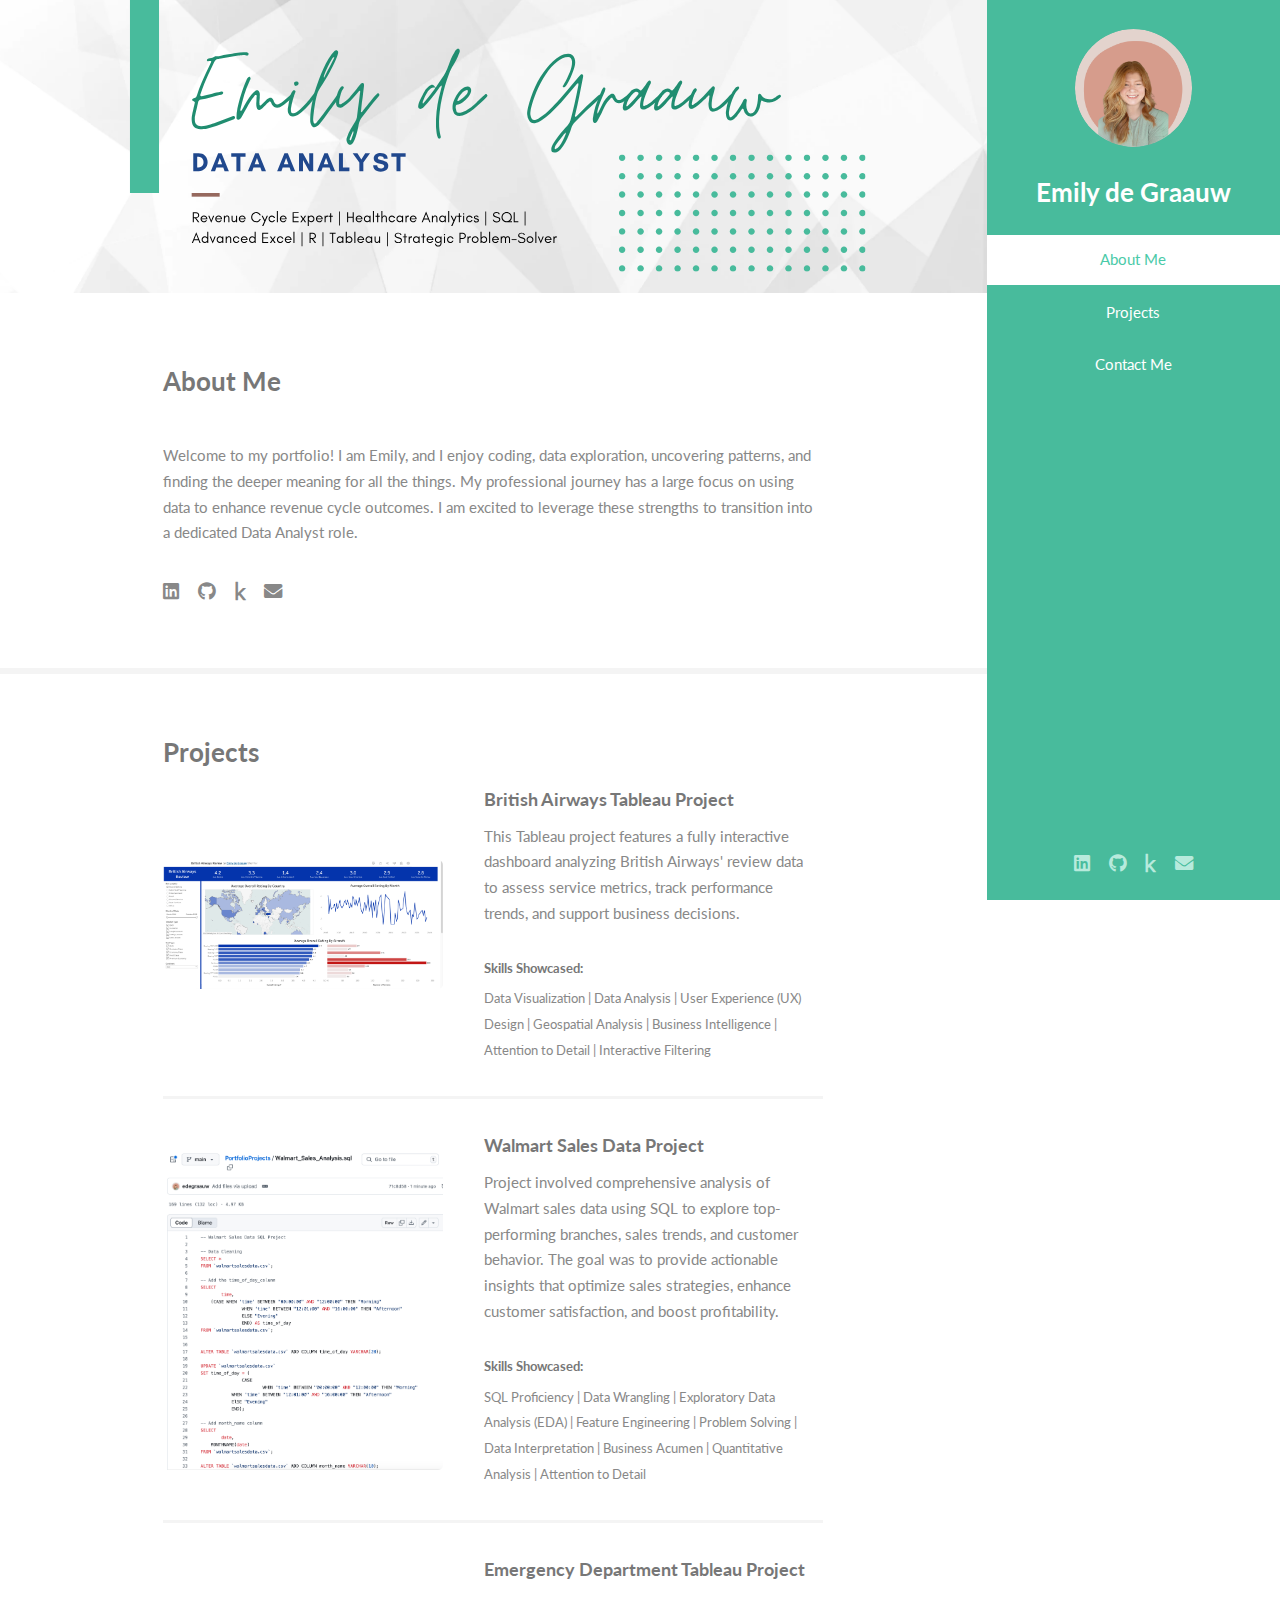
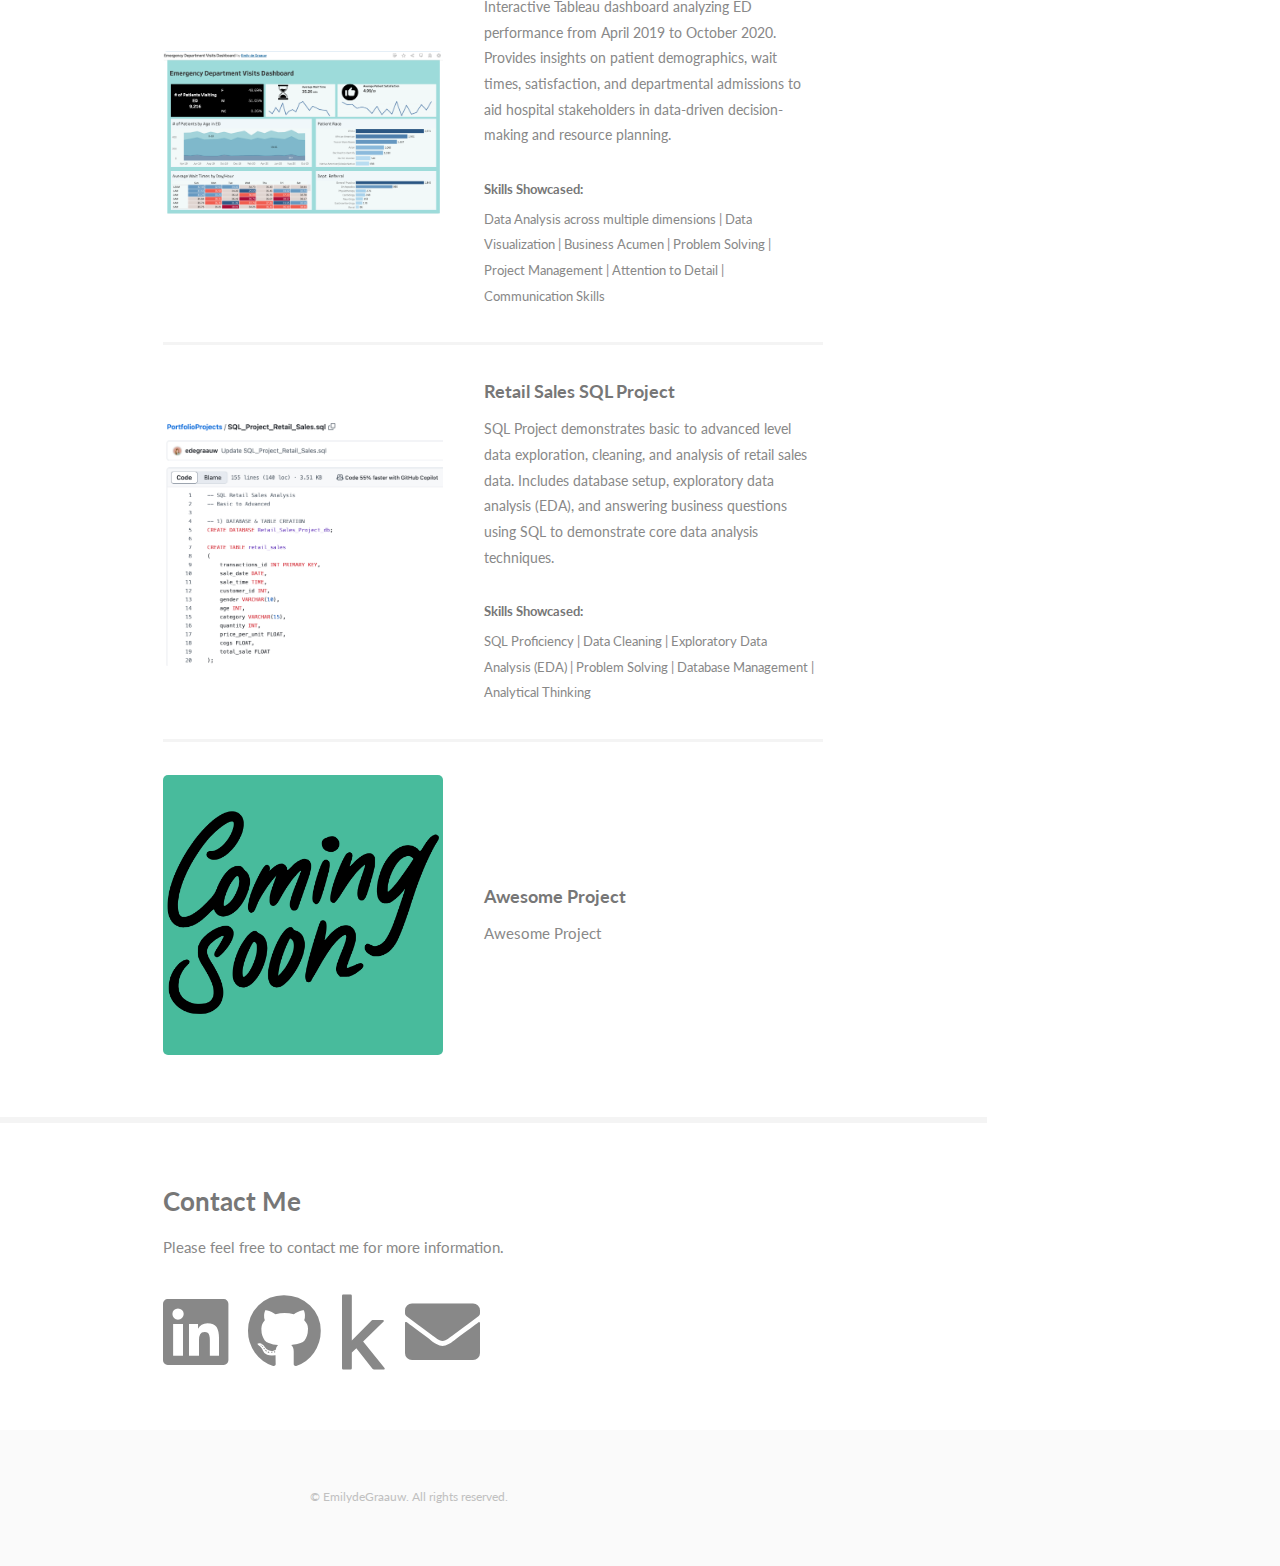
==== commit a111cb0c: "Add files via upload" ====
--- a/index.html
+++ b/index.html
@@ -66,6 +66,23 @@
 									<h3>Projects</h3>
 									<div class="features">
 										<article>
+											<a href="BritishAirwaysReview.html" class="image"><img src="images/British_Airways_Review.png" alt="" /></a>
+											<div class="inner">
+												<a href="BritishAirwaysReview.html"><h4>British Airways Tableau Project</h4></a>
+												<p>This Tableau project features a fully interactive dashboard analyzing British Airways' review data to assess service metrics, track performance trends, and support business decisions. </p>
+												<h5>Skills Showcased:</h5><p style="font-size:13px">Data Visualization | Data Analysis | User Experience (UX) Design | Geospatial Analysis | Business Intelligence | Attention to Detail | Interactive Filtering
+												</p>
+											</div>
+										</article>
+										<article>
+											<a href="WalmartSalesSQLProject" class="image"><img src="images/WalmartSalesSQL.png" alt="" /></a>
+											<div class="inner">
+												<a href="WalmartSalesSQLProject.html"><h4>Walmart Sales Data Project</h4></a>
+												<p>Project involved comprehensive analysis of Walmart sales data using SQL to explore top-performing branches, sales trends, and customer behavior. The goal was to provide actionable insights that optimize sales strategies, enhance customer satisfaction, and boost profitability.</p>
+												<h5>Skills Showcased:</h5><p style="font-size:13px">SQL Proficiency | Data Wrangling | Exploratory Data Analysis (EDA) | Feature Engineering | Problem Solving | Data Interpretation | Business Acumen | Quantitative Analysis | Attention to Detail</p>
+											</div>
+										</article>
+										<article>
 											<a href="EmergencydeptProject.html" class="image"><img src="images/Emergencydashboard.png" alt="" /></a>
 											<div class="inner">
 												<a href="EmergencydeptProject.html"><h4>Emergency Department Tableau Project</h4></a>
@@ -74,11 +91,11 @@
 											</div>
 										</article>
 										<article>
-											<a href="SQL_basadv_Project.html" class="image"><img src="images/SQL_Project.png" alt="" /></a>
+											<a href="RetailSalesSQLProject.html" class="image"><img src="images/SQL_Project.png" alt="" /></a>
 											<div class="inner">
-												<a href="SQL_basadv_Project.html""><h4>SQL Basic to Advanced Code Project</h4></a>
+												<a href="RetailSalesSQLProject.html""><h4>Retail Sales SQL Project</h4></a>
 												<p style="font-size:14px">SQL Project demonstrates basic to advanced level data exploration, cleaning, and analysis of retail sales data. Includes database setup, exploratory data analysis (EDA), and answering business questions using SQL to demonstrate core data analysis techniques.</p>
-												<h5>Skills Showcased:</h5><p style="font-size:13px">SQL Proficiency | Data Cleaning | Exploratory Data Analysis (EDA) | Problem Solving | Database Management | Analytical Thinking |</p>
+												<h5>Skills Showcased:</h5><p style="font-size:13px">SQL Proficiency | Data Cleaning | Exploratory Data Analysis (EDA) | Problem Solving | Database Management | Analytical Thinking</p>
 											</div>
 										</article>
 										<article>
@@ -88,20 +105,8 @@
 												<p>Awesome Project</p>
 											</div>
 										</article>
-										<article>
-											<a href="#" class="image"><img src="images/ComingSoon.png" alt="" /></a>
-											<div class="inner">
-												<h4>Awesome Project</h4>
-												<p>Awesome Project</p>
-											</div>
-										</article>
-										<article>
-											<a href="#" class="image"><img src="images/ComingSoon.png" alt="" /></a>
-											<div class="inner">
-												<h4>Awesome Project </h4>
-												<p>Awesome Project</p>
-											</div>
-										</article>
+										
+									
 									</div>
 								</div>
 							</section>
